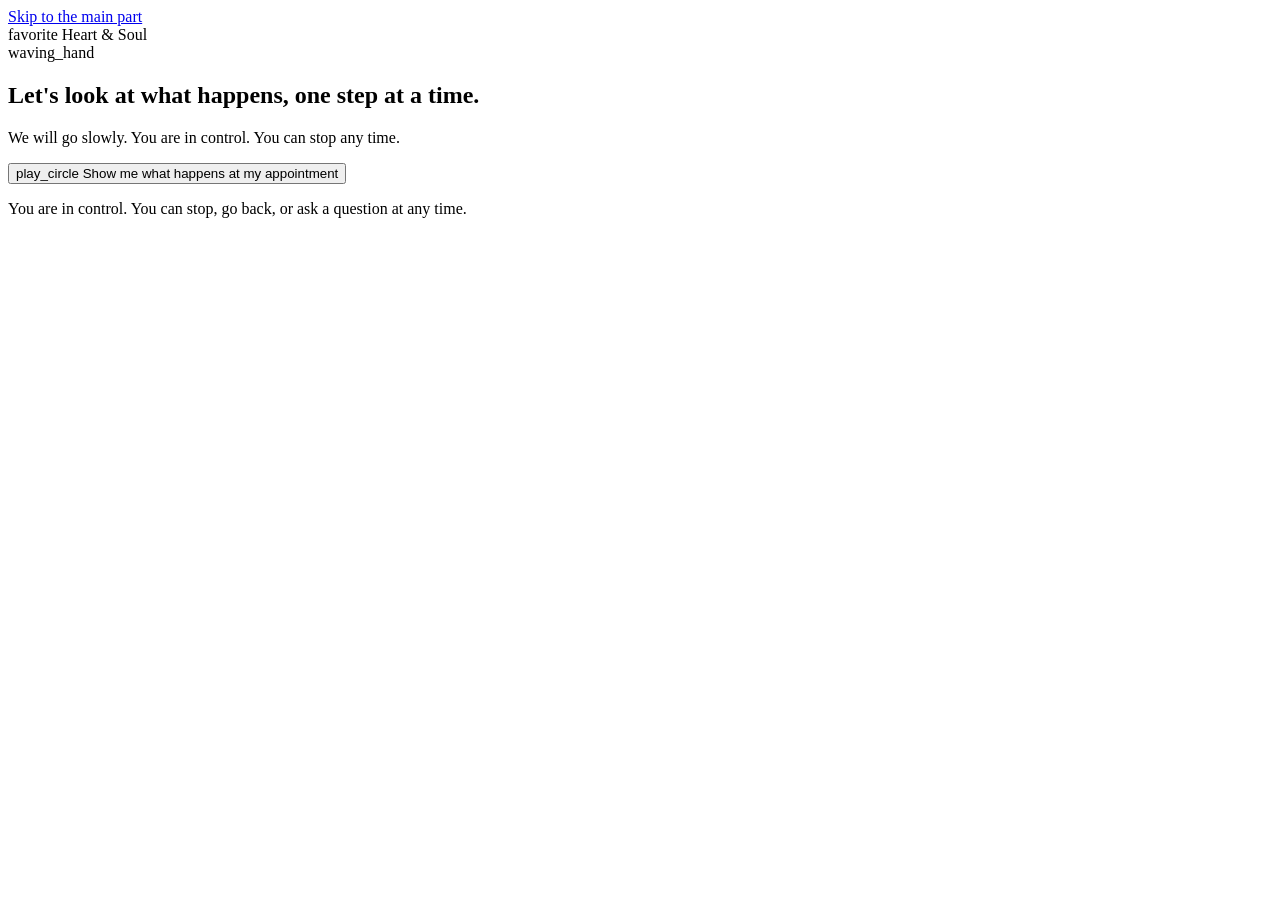
==== index.html @ ae6fb0f7 "Add files via upload" ====
<!DOCTYPE html>
<html lang="en">
<head>
  <meta charset="UTF-8" />
  <meta name="viewport" content="width=device-width, initial-scale=1, viewport-fit=cover" />
  <title>My appointment, one step at a time</title>
  <meta name="description" content="An easy-read, step-by-step explainer for medical appointments." />
  <link rel="stylesheet" href="style.css" />
</head>
<body>
  <!-- Skip link for keyboard users -->
  <a class="skip-link" href="#main">Skip to the main part</a>

  <div class="app">
    <header class="app__header">
      <span class="brand">
        <span class="symbol brand__mark" aria-hidden="true">favorite</span>
        <span class="brand__name">Heart &amp; Soul</span>
      </span>
    </header>

    <main id="main" class="app__main">

      <!-- ============================================================
           SCREEN: WELCOME
           ============================================================ -->
      <section class="screen screen--welcome is-active" id="screen-welcome" aria-labelledby="welcome-title" tabindex="-1">
        <span class="symbol screen__icon" aria-hidden="true">waving_hand</span>
        <h1 id="welcome-title" class="screen__title">Let's look at what happens, one step at a time.</h1>
        <p class="screen__lead">We will go slowly. You are in control. You can stop any time.</p>
        <button type="button" class="btn btn--primary btn--big" id="start-btn">
          <span class="symbol" aria-hidden="true">play_circle</span>
          <span>Show me what happens at my appointment</span>
        </button>
      </section>

      <!-- ============================================================
           SCREEN: PICKER
           ============================================================ -->
      <section class="screen" id="screen-picker" hidden aria-labelledby="picker-title" tabindex="-1">
        <h2 id="picker-title" class="screen__title">What is your appointment for?</h2>
        <p class="screen__lead">Pick one. We will explain it, step by step.</p>

        <ul class="picker" role="list">
          <li>
            <button type="button" class="card" data-procedure="blood-test">
              <span class="symbol card__icon" aria-hidden="true">bloodtype</span>
              <span class="card__title">Blood test</span>
              <span class="card__hint">We take a little blood to check your health.</span>
            </button>
          </li>
          <li>
            <button type="button" class="card" data-procedure="blood-pressure">
              <span class="symbol card__icon" aria-hidden="true">monitor_heart</span>
              <span class="card__title">Blood pressure check</span>
              <span class="card__hint">A soft band gives your arm a gentle squeeze.</span>
            </button>
          </li>
          <li>
            <button type="button" class="card card--ghost" data-procedure="custom">
              <span class="symbol card__icon" aria-hidden="true">edit_note</span>
              <span class="card__title">Paste my own words</span>
              <span class="card__hint">Put in your own letter. We make it easy to read.</span>
            </button>
          </li>
        </ul>
      </section>

      <!-- ============================================================
           SCREEN: PASTE-MY-OWN-WORDS
           ============================================================ -->
      <section class="screen" id="screen-custom" hidden aria-labelledby="custom-title" tabindex="-1">
        <span class="symbol screen__icon" aria-hidden="true">edit_note</span>
        <h2 id="custom-title" class="screen__title">Paste the words from your letter.</h2>
        <p class="screen__lead">We will break them into small, simple steps you can read.</p>
        <label class="visually-hidden" for="custom-input">Paste your appointment words here</label>
        <textarea id="custom-input" class="custom-input" rows="6"
          placeholder="For example: You have an appointment for a blood test. Please arrive ten minutes early. You do not need to stop eating."></textarea>
        <nav class="step__nav" aria-label="Move between steps">
          <button type="button" class="btn btn--secondary" id="custom-back-btn">
            <span class="symbol" aria-hidden="true">arrow_back</span>
            <span>Back</span>
          </button>
          <button type="button" class="btn btn--primary" id="custom-go-btn">
            <span>Make it easy to read</span>
            <span class="symbol" aria-hidden="true">arrow_forward</span>
          </button>
        </nav>
      </section>

      <!-- ============================================================
           SCREEN: EXPLAINER STEP (one step per screen, data-driven)
           Also renders the CONSENT step when the step has choices.
           ============================================================ -->
      <section class="screen" id="screen-step" hidden aria-labelledby="step-sentence" tabindex="-1">
        <p class="step__count"><span id="step-current">1</span> of <span id="step-total">6</span></p>
        <div class="progress" id="progress" aria-hidden="true"></div>

        <figure class="step__figure">
          <span class="symbol step__icon" id="step-icon" aria-hidden="true">vaccines</span>
        </figure>

        <h2 class="step__sentence" id="step-sentence" tabindex="-1">&nbsp;</h2>

        <p class="step__why">
          <span class="step__why-label">Why this happens</span>
          <span id="step-why-text"></span>
        </p>

        <!-- Consent choices (shown only for a consent step) -->
        <fieldset class="choices" id="step-choices" hidden>
          <legend class="visually-hidden">Choose one</legend>
        </fieldset>

        <!-- Optional self-soothe, only runs when she taps it -->
        <button type="button" class="btn btn--calm" id="countdown-btn" hidden>
          <span class="symbol" aria-hidden="true">self_improvement</span>
          <span>Count me down: 3, 2, 1</span>
        </button>
        <p class="countdown-status" id="countdown-status" role="status" aria-live="assertive"></p>

        <button type="button" class="btn btn--ghost btn--listen" id="listen-step-btn">
          <span class="symbol" aria-hidden="true">volume_up</span>
          <span>Read this step to me</span>
        </button>

        <nav class="step__nav" aria-label="Move between steps">
          <button type="button" class="btn btn--secondary" id="back-btn">
            <span class="symbol" aria-hidden="true">arrow_back</span>
            <span>Back</span>
          </button>
          <button type="button" class="btn btn--primary" id="next-btn">
            <span id="next-label">Next</span>
            <span class="symbol" aria-hidden="true">arrow_forward</span>
          </button>
        </nav>
      </section>

      <!-- ============================================================
           SCREEN: END
           ============================================================ -->
      <section class="screen screen--end" id="screen-end" hidden aria-labelledby="end-title" tabindex="-1">
        <span class="symbol screen__icon screen__icon--good" aria-hidden="true">check_circle</span>
        <h2 id="end-title" class="screen__title">That's the whole visit. You've got this.</h2>
        <p class="screen__lead">You can hear it all out loud, or keep a card to show staff.</p>

        <div class="card-preview" id="card-preview" hidden>
          <p class="card-preview__line">
            <span class="symbol" aria-hidden="true">verified</span>
            <span id="card-preview-text"></span>
          </p>
        </div>

        <div class="end__actions">
          <button type="button" class="btn btn--secondary" id="read-all-btn">
            <span class="symbol" aria-hidden="true">volume_up</span>
            <span>Read the whole thing to me</span>
          </button>
          <button type="button" class="btn btn--primary btn--big" id="download-btn">
            <span class="symbol" aria-hidden="true">download</span>
            <span>Download my card</span>
          </button>
          <button type="button" class="btn btn--ghost" id="restart-btn">
            <span class="symbol" aria-hidden="true">restart_alt</span>
            <span>Start again</span>
          </button>
        </div>
      </section>

    </main>

    <footer class="app__footer">
      <p>You are in control. You can stop, go back, or ask a question at any time.</p>
    </footer>
  </div>

  <!-- ============================================================
       PRINT CARD — hidden on screen, shown only when printing.
       Populated by app.js so "Download my card" (print-to-PDF)
       produces a one-page card with selectable text.
       ============================================================ -->
  <div id="print-card" class="print-card" aria-hidden="true"></div>

  <script src="procedures.js"></script>
  <script src="app.js"></script>
</body>
</html>
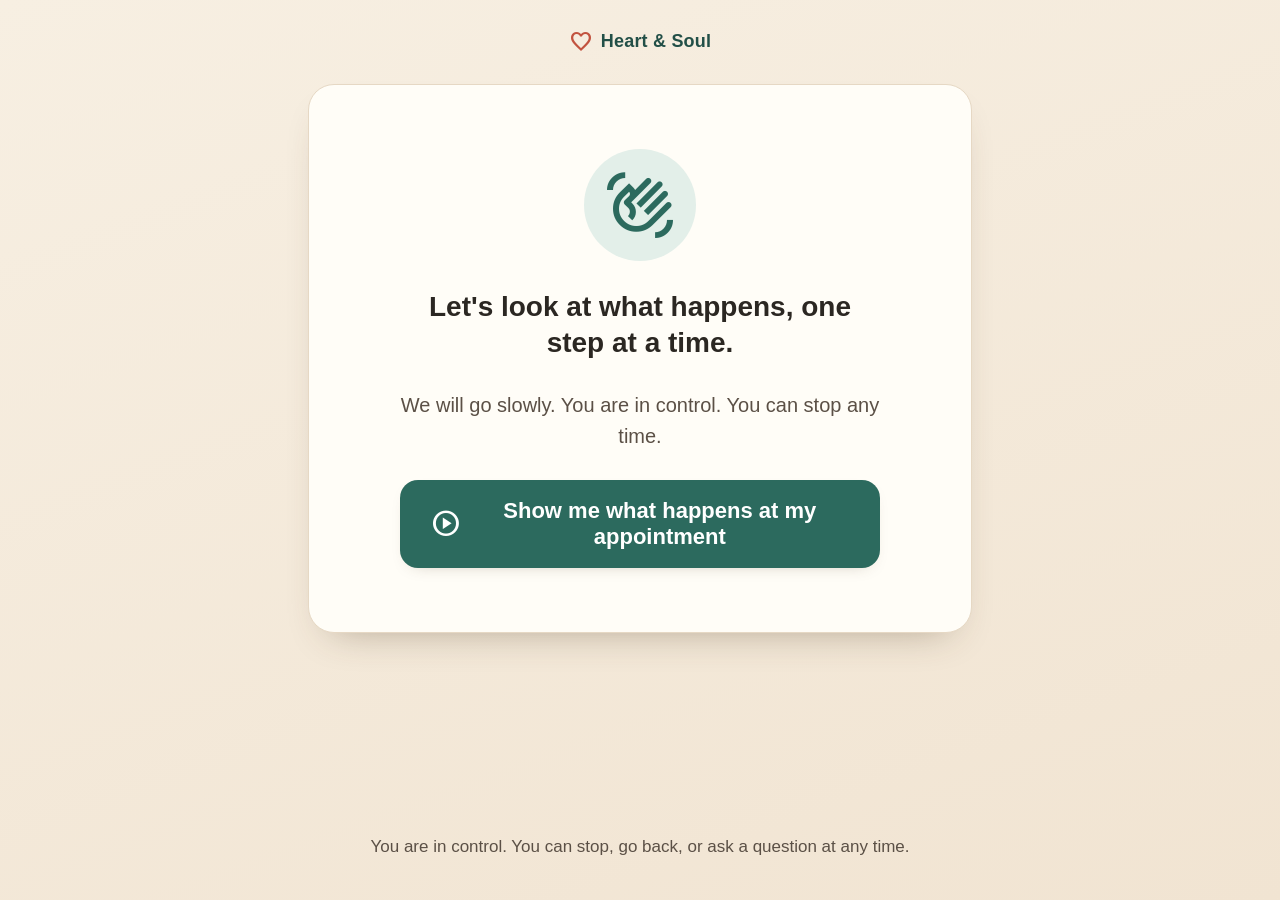
==== commit c8f6f1ed: "Add Robyn easy-read appointment explainer + Pages redirect Co-Authored-By: Claude Opus 4.8 <noreply@" ====
--- a/index.html
+++ b/index.html
@@ -1,187 +1,13 @@
 <!DOCTYPE html>
 <html lang="en">
 <head>
-  <meta charset="UTF-8" />
-  <meta name="viewport" content="width=device-width, initial-scale=1, viewport-fit=cover" />
-  <title>My appointment, one step at a time</title>
-  <meta name="description" content="An easy-read, step-by-step explainer for medical appointments." />
-  <link rel="stylesheet" href="style.css" />
+  <meta charset="utf-8" />
+  <meta name="viewport" content="width=device-width, initial-scale=1" />
+  <meta http-equiv="refresh" content="0; url=./robyn-explainer/" />
+  <link rel="canonical" href="./robyn-explainer/" />
+  <title>Heart &amp; Soul</title>
 </head>
 <body>
-  <!-- Skip link for keyboard users -->
-  <a class="skip-link" href="#main">Skip to the main part</a>
-
-  <div class="app">
-    <header class="app__header">
-      <span class="brand">
-        <span class="symbol brand__mark" aria-hidden="true">favorite</span>
-        <span class="brand__name">Heart &amp; Soul</span>
-      </span>
-    </header>
-
-    <main id="main" class="app__main">
-
-      <!-- ============================================================
-           SCREEN: WELCOME
-           ============================================================ -->
-      <section class="screen screen--welcome is-active" id="screen-welcome" aria-labelledby="welcome-title" tabindex="-1">
-        <span class="symbol screen__icon" aria-hidden="true">waving_hand</span>
-        <h1 id="welcome-title" class="screen__title">Let's look at what happens, one step at a time.</h1>
-        <p class="screen__lead">We will go slowly. You are in control. You can stop any time.</p>
-        <button type="button" class="btn btn--primary btn--big" id="start-btn">
-          <span class="symbol" aria-hidden="true">play_circle</span>
-          <span>Show me what happens at my appointment</span>
-        </button>
-      </section>
-
-      <!-- ============================================================
-           SCREEN: PICKER
-           ============================================================ -->
-      <section class="screen" id="screen-picker" hidden aria-labelledby="picker-title" tabindex="-1">
-        <h2 id="picker-title" class="screen__title">What is your appointment for?</h2>
-        <p class="screen__lead">Pick one. We will explain it, step by step.</p>
-
-        <ul class="picker" role="list">
-          <li>
-            <button type="button" class="card" data-procedure="blood-test">
-              <span class="symbol card__icon" aria-hidden="true">bloodtype</span>
-              <span class="card__title">Blood test</span>
-              <span class="card__hint">We take a little blood to check your health.</span>
-            </button>
-          </li>
-          <li>
-            <button type="button" class="card" data-procedure="blood-pressure">
-              <span class="symbol card__icon" aria-hidden="true">monitor_heart</span>
-              <span class="card__title">Blood pressure check</span>
-              <span class="card__hint">A soft band gives your arm a gentle squeeze.</span>
-            </button>
-          </li>
-          <li>
-            <button type="button" class="card card--ghost" data-procedure="custom">
-              <span class="symbol card__icon" aria-hidden="true">edit_note</span>
-              <span class="card__title">Paste my own words</span>
-              <span class="card__hint">Put in your own letter. We make it easy to read.</span>
-            </button>
-          </li>
-        </ul>
-      </section>
-
-      <!-- ============================================================
-           SCREEN: PASTE-MY-OWN-WORDS
-           ============================================================ -->
-      <section class="screen" id="screen-custom" hidden aria-labelledby="custom-title" tabindex="-1">
-        <span class="symbol screen__icon" aria-hidden="true">edit_note</span>
-        <h2 id="custom-title" class="screen__title">Paste the words from your letter.</h2>
-        <p class="screen__lead">We will break them into small, simple steps you can read.</p>
-        <label class="visually-hidden" for="custom-input">Paste your appointment words here</label>
-        <textarea id="custom-input" class="custom-input" rows="6"
-          placeholder="For example: You have an appointment for a blood test. Please arrive ten minutes early. You do not need to stop eating."></textarea>
-        <nav class="step__nav" aria-label="Move between steps">
-          <button type="button" class="btn btn--secondary" id="custom-back-btn">
-            <span class="symbol" aria-hidden="true">arrow_back</span>
-            <span>Back</span>
-          </button>
-          <button type="button" class="btn btn--primary" id="custom-go-btn">
-            <span>Make it easy to read</span>
-            <span class="symbol" aria-hidden="true">arrow_forward</span>
-          </button>
-        </nav>
-      </section>
-
-      <!-- ============================================================
-           SCREEN: EXPLAINER STEP (one step per screen, data-driven)
-           Also renders the CONSENT step when the step has choices.
-           ============================================================ -->
-      <section class="screen" id="screen-step" hidden aria-labelledby="step-sentence" tabindex="-1">
-        <p class="step__count"><span id="step-current">1</span> of <span id="step-total">6</span></p>
-        <div class="progress" id="progress" aria-hidden="true"></div>
-
-        <figure class="step__figure">
-          <span class="symbol step__icon" id="step-icon" aria-hidden="true">vaccines</span>
-        </figure>
-
-        <h2 class="step__sentence" id="step-sentence" tabindex="-1">&nbsp;</h2>
-
-        <p class="step__why">
-          <span class="step__why-label">Why this happens</span>
-          <span id="step-why-text"></span>
-        </p>
-
-        <!-- Consent choices (shown only for a consent step) -->
-        <fieldset class="choices" id="step-choices" hidden>
-          <legend class="visually-hidden">Choose one</legend>
-        </fieldset>
-
-        <!-- Optional self-soothe, only runs when she taps it -->
-        <button type="button" class="btn btn--calm" id="countdown-btn" hidden>
-          <span class="symbol" aria-hidden="true">self_improvement</span>
-          <span>Count me down: 3, 2, 1</span>
-        </button>
-        <p class="countdown-status" id="countdown-status" role="status" aria-live="assertive"></p>
-
-        <button type="button" class="btn btn--ghost btn--listen" id="listen-step-btn">
-          <span class="symbol" aria-hidden="true">volume_up</span>
-          <span>Read this step to me</span>
-        </button>
-
-        <nav class="step__nav" aria-label="Move between steps">
-          <button type="button" class="btn btn--secondary" id="back-btn">
-            <span class="symbol" aria-hidden="true">arrow_back</span>
-            <span>Back</span>
-          </button>
-          <button type="button" class="btn btn--primary" id="next-btn">
-            <span id="next-label">Next</span>
-            <span class="symbol" aria-hidden="true">arrow_forward</span>
-          </button>
-        </nav>
-      </section>
-
-      <!-- ============================================================
-           SCREEN: END
-           ============================================================ -->
-      <section class="screen screen--end" id="screen-end" hidden aria-labelledby="end-title" tabindex="-1">
-        <span class="symbol screen__icon screen__icon--good" aria-hidden="true">check_circle</span>
-        <h2 id="end-title" class="screen__title">That's the whole visit. You've got this.</h2>
-        <p class="screen__lead">You can hear it all out loud, or keep a card to show staff.</p>
-
-        <div class="card-preview" id="card-preview" hidden>
-          <p class="card-preview__line">
-            <span class="symbol" aria-hidden="true">verified</span>
-            <span id="card-preview-text"></span>
-          </p>
-        </div>
-
-        <div class="end__actions">
-          <button type="button" class="btn btn--secondary" id="read-all-btn">
-            <span class="symbol" aria-hidden="true">volume_up</span>
-            <span>Read the whole thing to me</span>
-          </button>
-          <button type="button" class="btn btn--primary btn--big" id="download-btn">
-            <span class="symbol" aria-hidden="true">download</span>
-            <span>Download my card</span>
-          </button>
-          <button type="button" class="btn btn--ghost" id="restart-btn">
-            <span class="symbol" aria-hidden="true">restart_alt</span>
-            <span>Start again</span>
-          </button>
-        </div>
-      </section>
-
-    </main>
-
-    <footer class="app__footer">
-      <p>You are in control. You can stop, go back, or ask a question at any time.</p>
-    </footer>
-  </div>
-
-  <!-- ============================================================
-       PRINT CARD — hidden on screen, shown only when printing.
-       Populated by app.js so "Download my card" (print-to-PDF)
-       produces a one-page card with selectable text.
-       ============================================================ -->
-  <div id="print-card" class="print-card" aria-hidden="true"></div>
-
-  <script src="procedures.js"></script>
-  <script src="app.js"></script>
+  <p>Redirecting to <a href="./robyn-explainer/">the Heart &amp; Soul appointment explainer</a>&hellip;</p>
 </body>
 </html>
